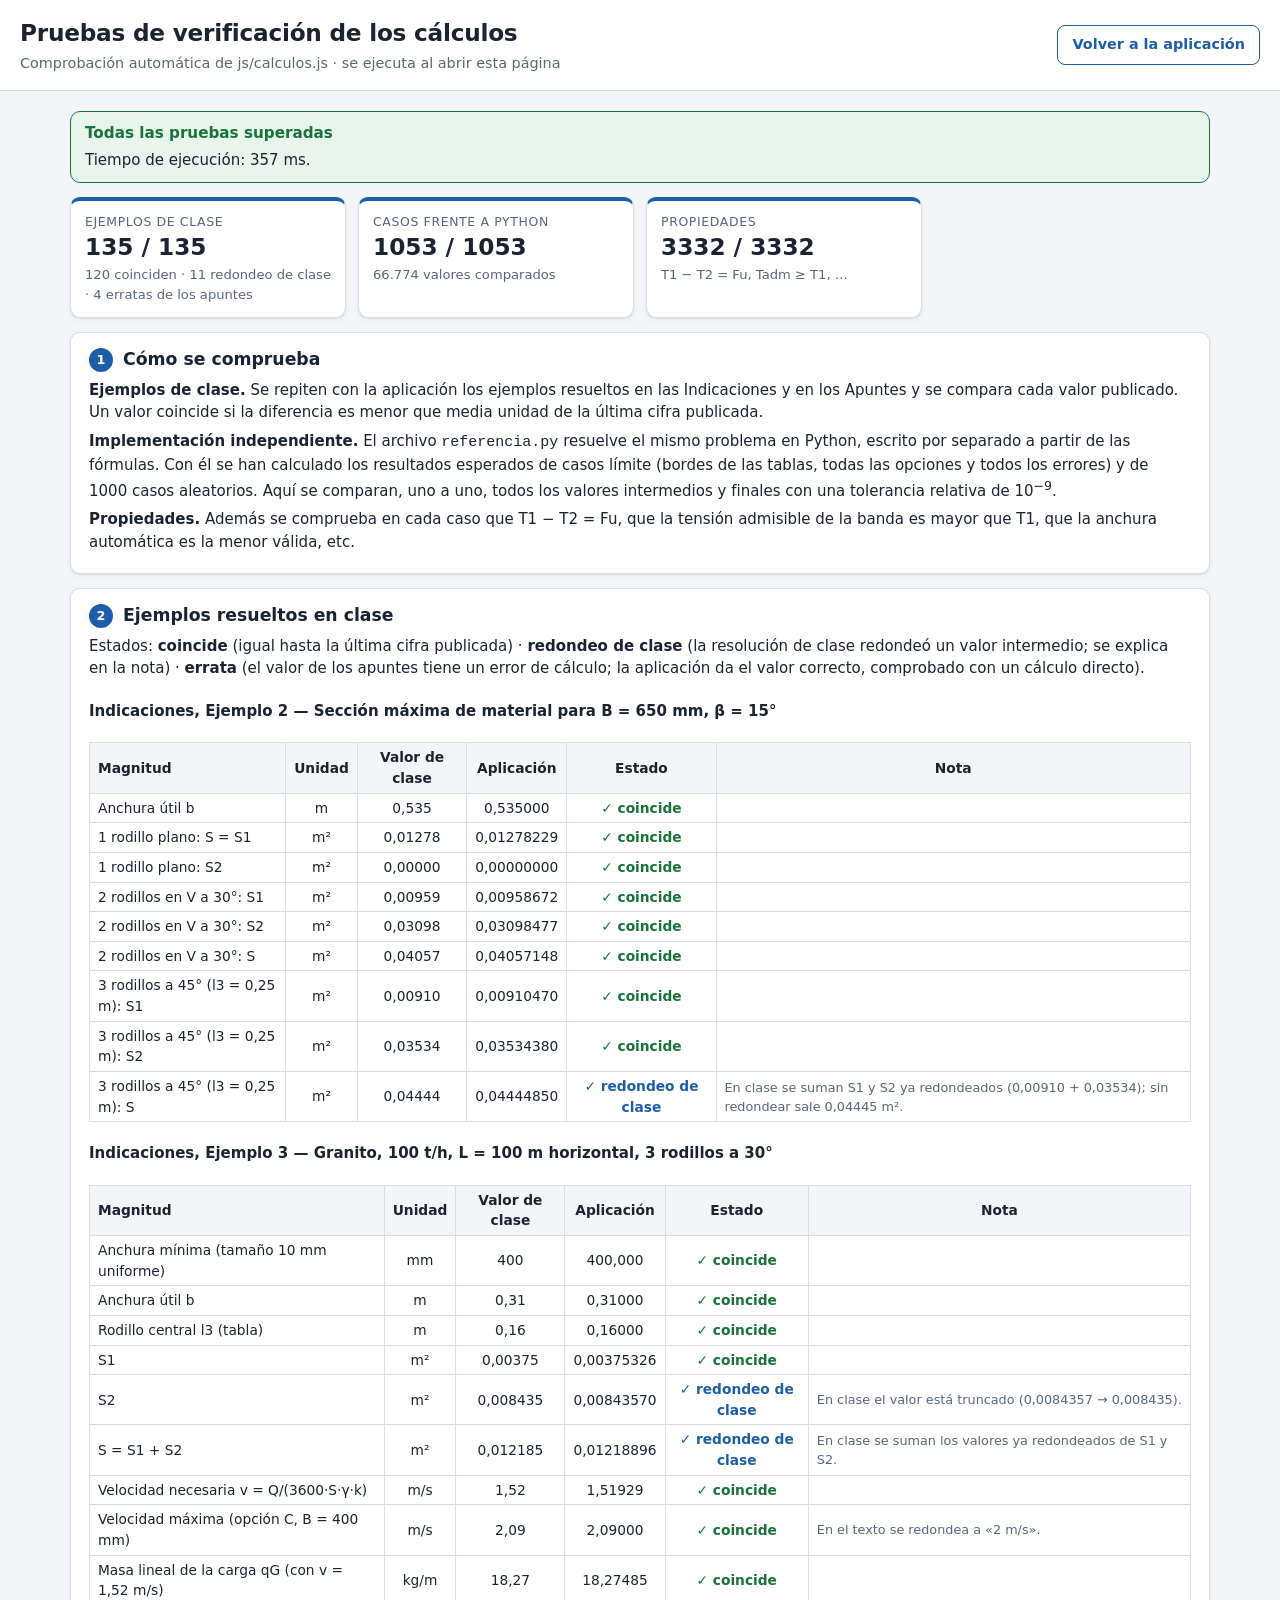
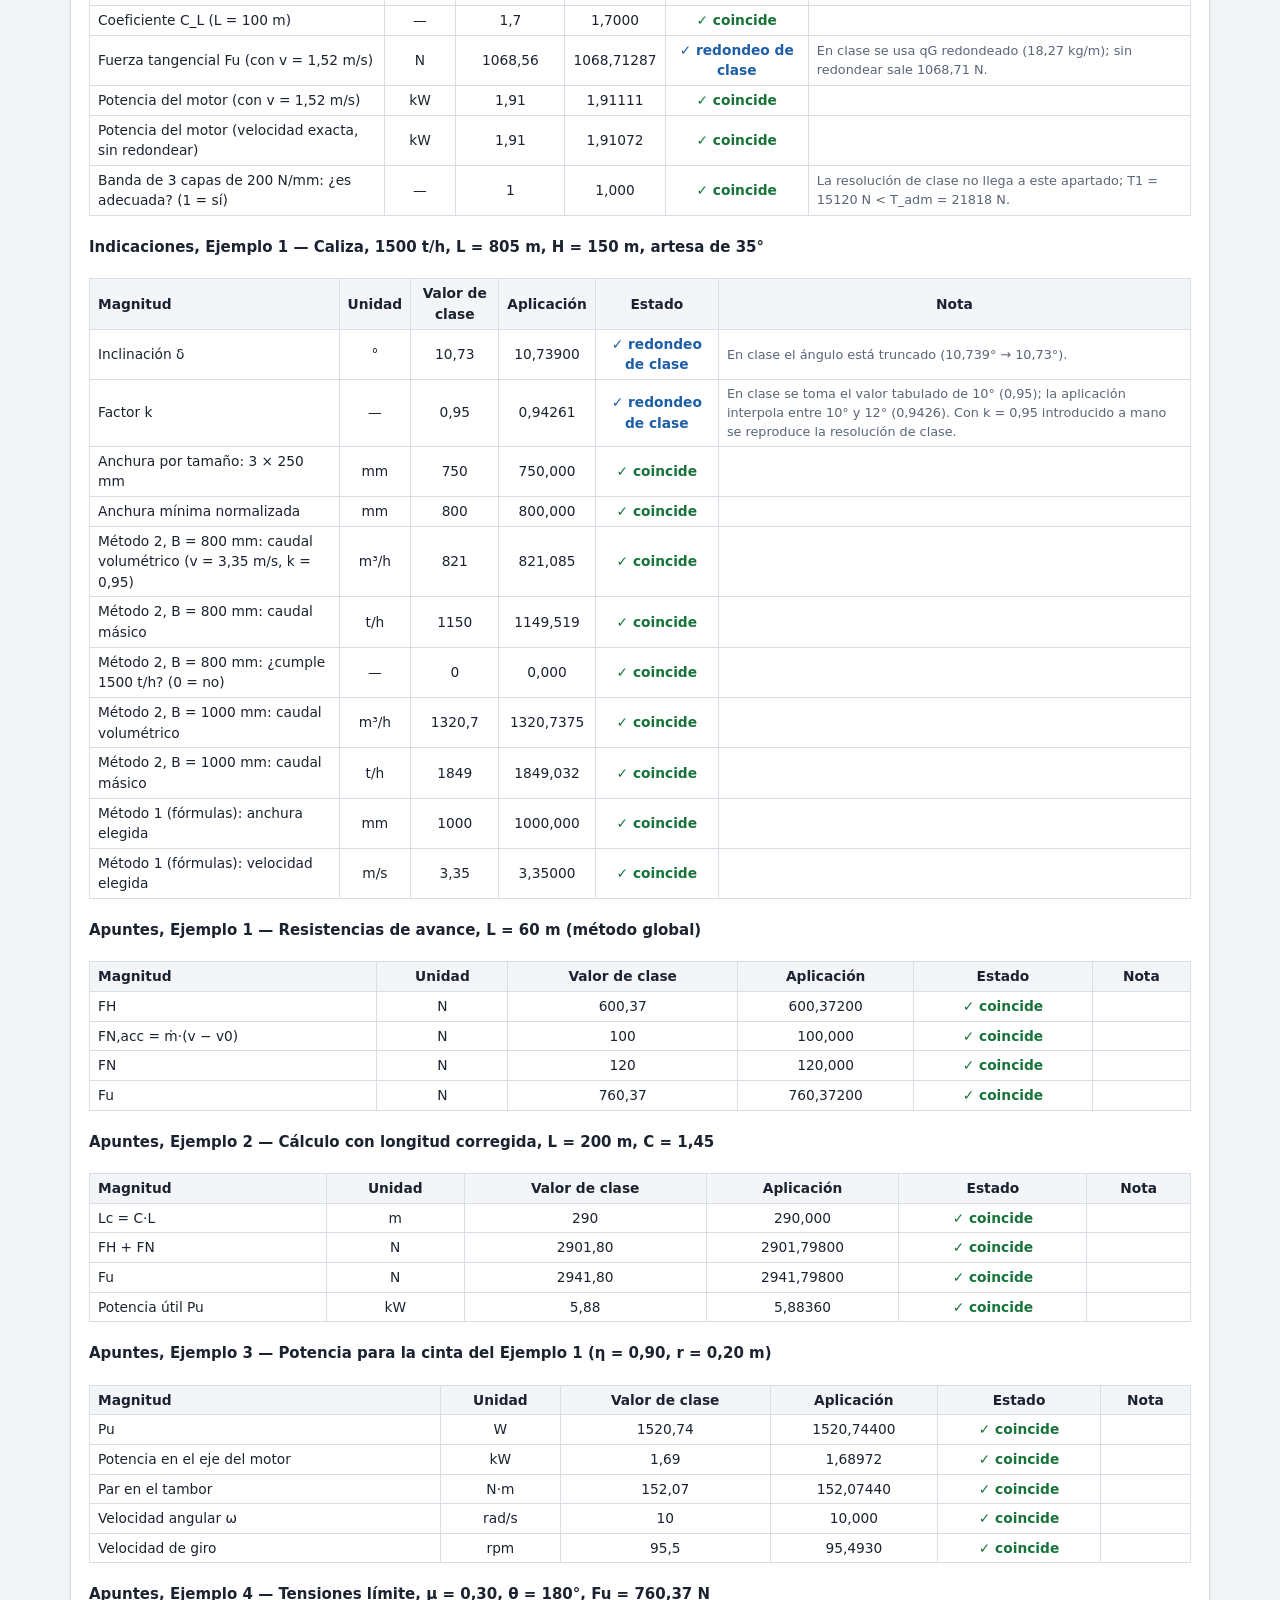
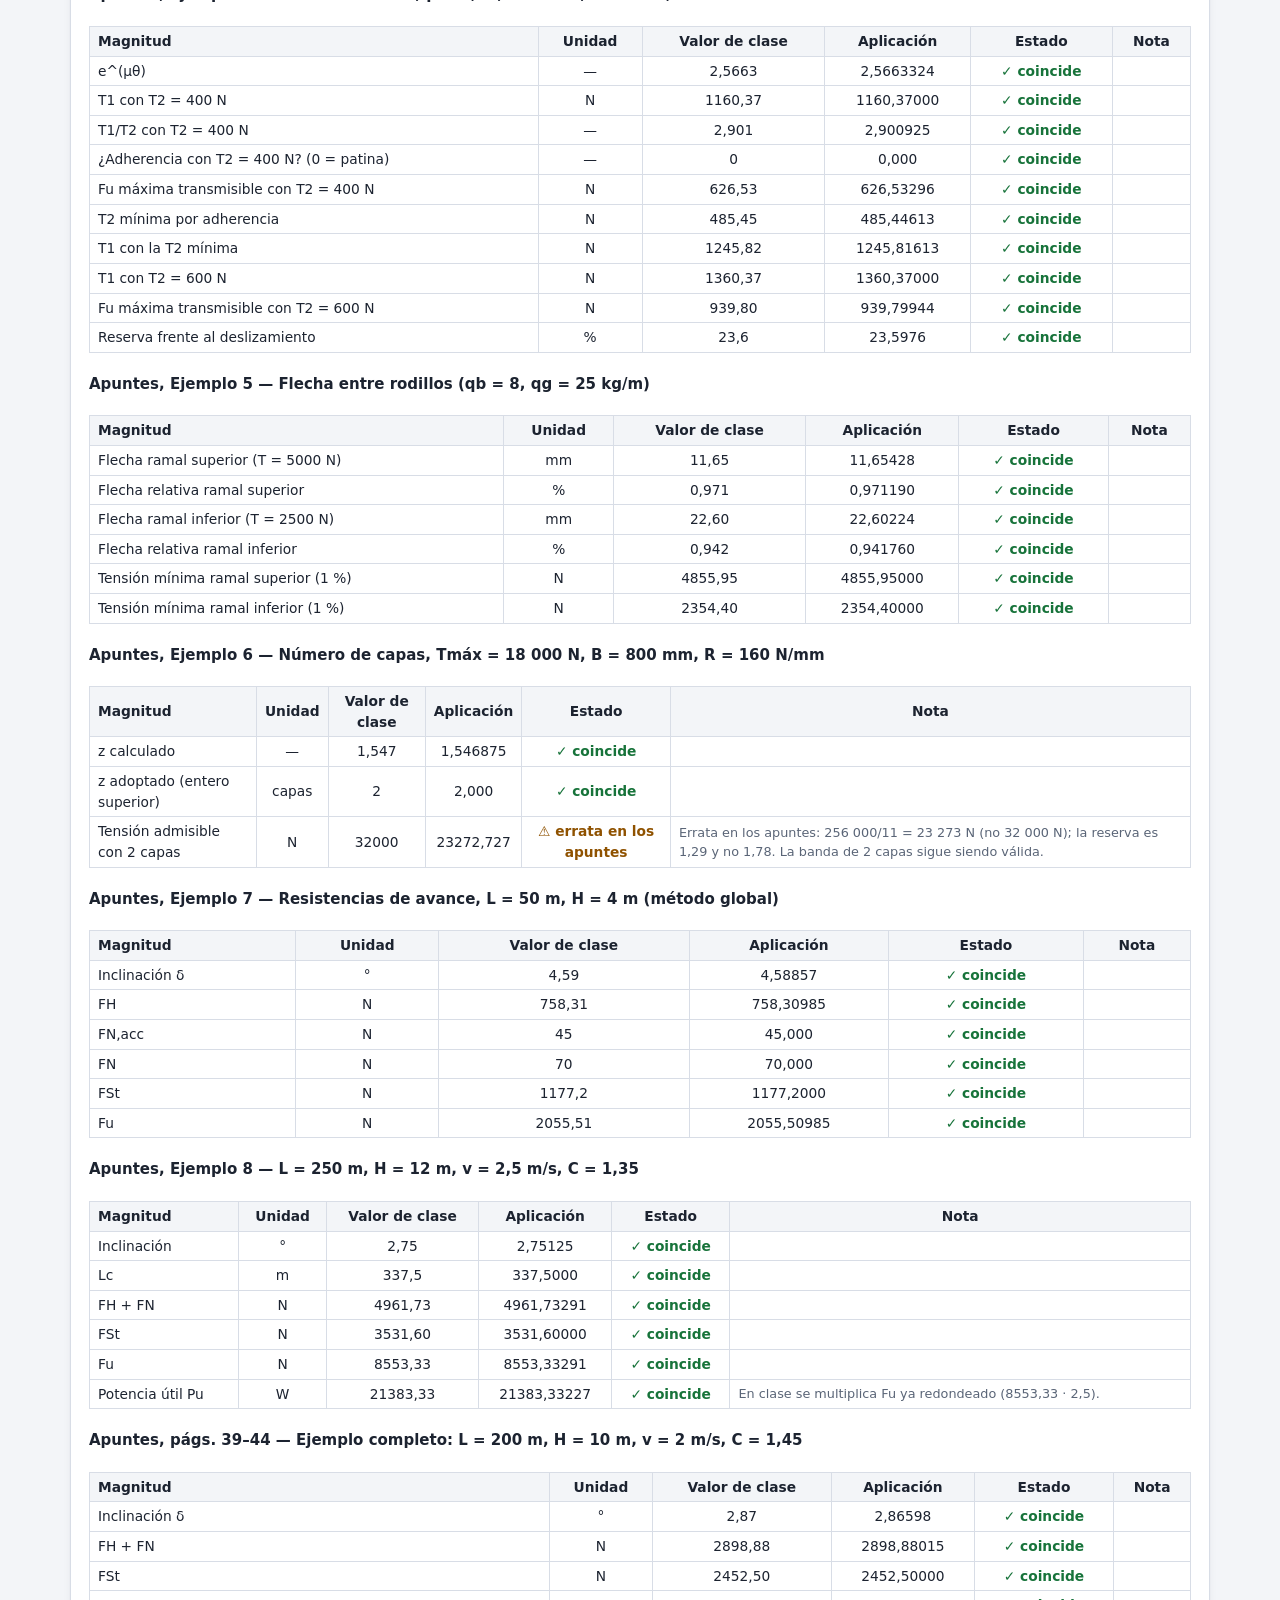
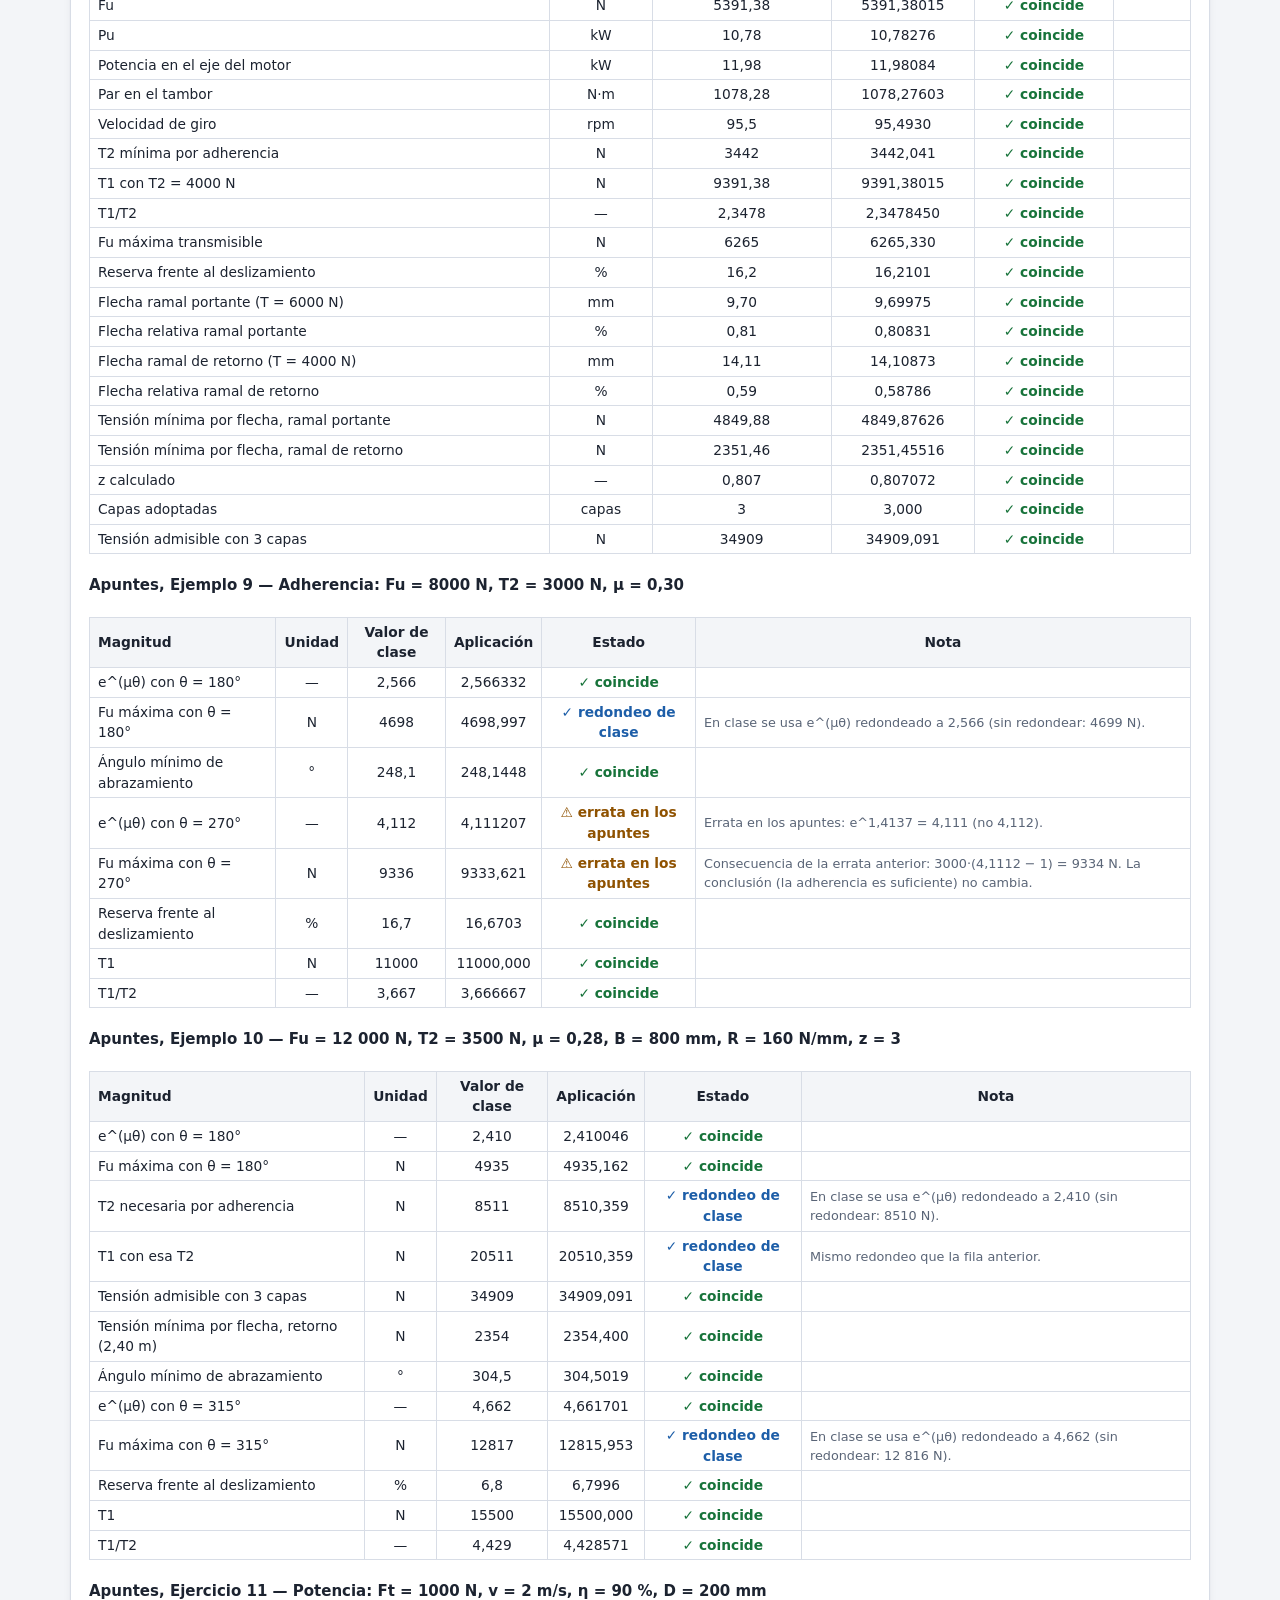
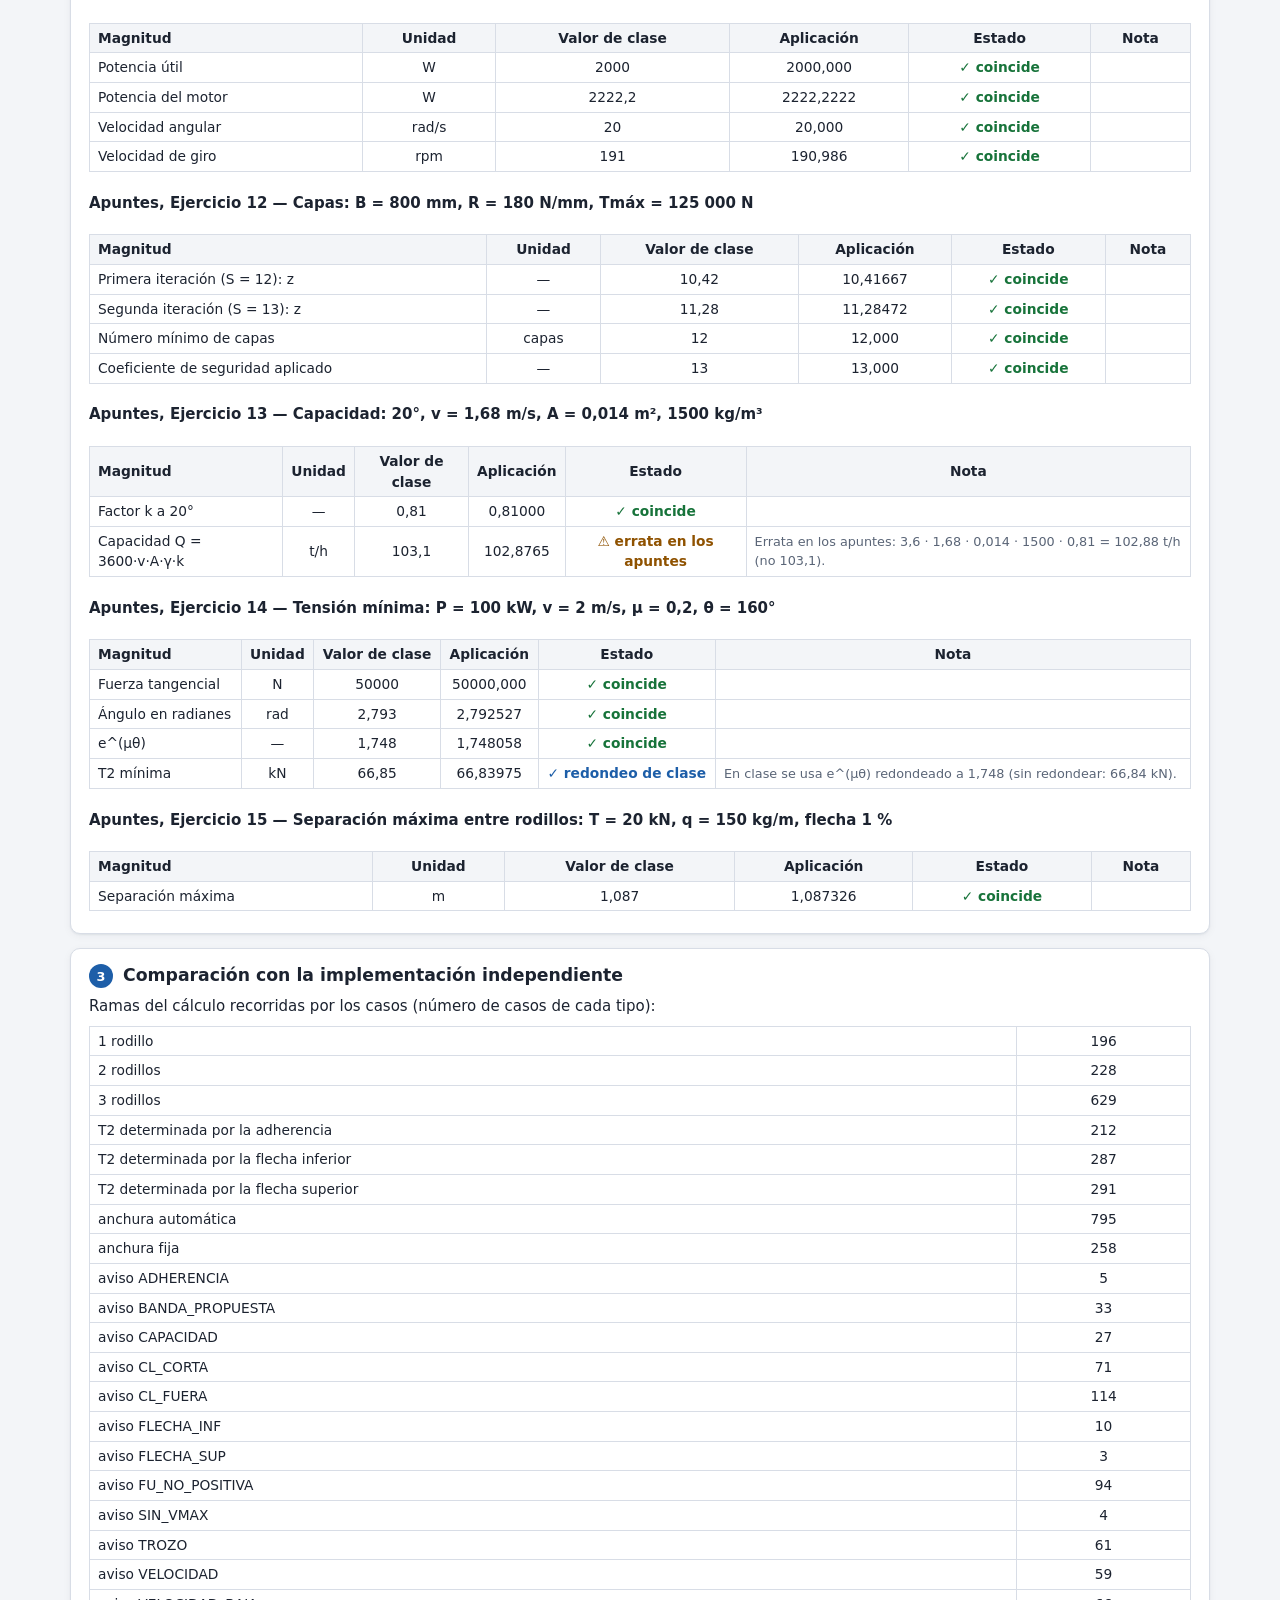
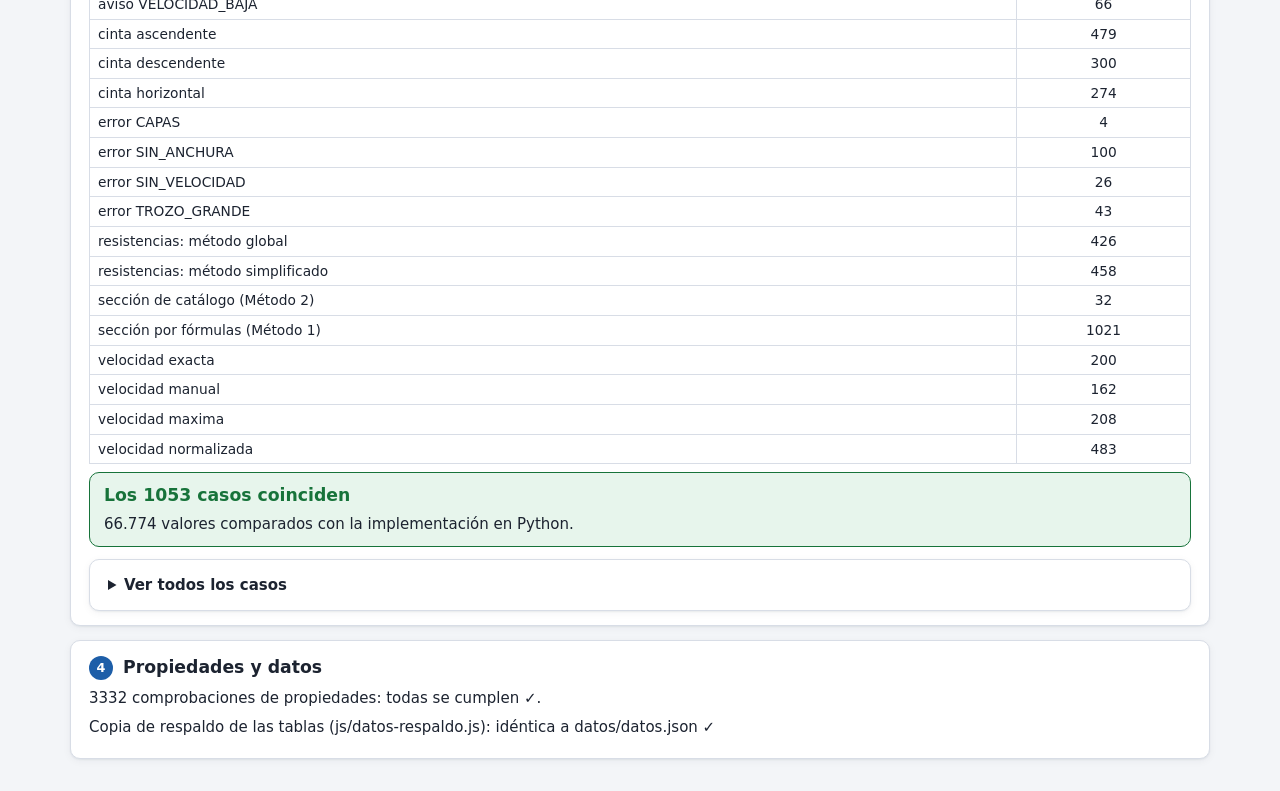
==== pruebas/pruebas.html @ aadbf470 "Aplicación web para el dimensionado de cintas transportadoras Calcula anchura, velocidad, capacidad," ====
<!DOCTYPE html>
<html lang="es">
<head>
  <meta charset="utf-8">
  <meta name="viewport" content="width=device-width, initial-scale=1">
  <title>Pruebas de verificación</title>
  <meta name="description" content="Comprobación automática de los cálculos de la aplicación de cintas transportadoras.">
  <link rel="stylesheet" href="../css/estilos.css">
  <style>
    .principal { max-width: 1180px; margin: 0 auto; padding: 20px; }
    .cifras { display: grid; grid-template-columns: repeat(auto-fill, minmax(230px, 1fr)); gap: 12px; margin: 14px 0; }
    td.estado-ok { color: var(--ok); font-weight: 700; }
    td.estado-redondeo { color: var(--acento); font-weight: 700; }
    td.estado-errata { color: var(--aviso); font-weight: 700; }
    td.estado-fallo { color: var(--error); font-weight: 700; }
    td.nota-fila { text-align: left; color: var(--suave); font-size: 0.8rem; }
    .paso table td:first-child, .paso table th:first-child { text-align: left; }
  </style>
</head>
<body>
  <header class="cabecera">
    <div class="contenedor cabecera-interior">
      <div>
        <h1>Pruebas de verificación de los cálculos</h1>
        <p class="subtitulo">Comprobación automática de js/calculos.js · se ejecuta al abrir esta página</p>
      </div>
      <div class="acciones-cabecera"><a class="boton boton-secundario" href="../index.html">Volver a la aplicación</a></div>
    </div>
  </header>
  <main class="principal">
    <div id="estadoGeneral" class="mensaje mensaje-aviso"><h3>Ejecutando pruebas…</h3></div>
    <div id="cifras" class="cifras"></div>

    <section class="paso">
      <h3><span class="paso-num">1</span><span>Cómo se comprueba</span></h3>
      <p><strong>Ejemplos de clase.</strong> Se repiten con la aplicación los ejemplos resueltos en las Indicaciones y en los Apuntes y se compara cada valor publicado. Un valor coincide si la diferencia es menor que media unidad de la última cifra publicada.</p>
      <p><strong>Implementación independiente.</strong> El archivo <code>referencia.py</code> resuelve el mismo problema en Python, escrito por separado a partir de las fórmulas. Con él se han calculado los resultados esperados de casos límite (bordes de las tablas, todas las opciones y todos los errores) y de 1000 casos aleatorios. Aquí se comparan, uno a uno, todos los valores intermedios y finales con una tolerancia relativa de 10<sup>−9</sup>.</p>
      <p><strong>Propiedades.</strong> Además se comprueba en cada caso que T1 − T2 = Fu, que la tensión admisible de la banda es mayor que T1, que la anchura automática es la menor válida, etc.</p>
    </section>

    <section class="paso">
      <h3><span class="paso-num">2</span><span>Ejemplos resueltos en clase</span></h3>
      <div id="clase"></div>
    </section>

    <section class="paso">
      <h3><span class="paso-num">3</span><span>Comparación con la implementación independiente</span></h3>
      <div id="cobertura"></div>
      <div id="fallosCasos"></div>
      <details class="tablas"><summary>Ver todos los casos</summary><div id="listaCasos"></div></details>
    </section>

    <section class="paso">
      <h3><span class="paso-num">4</span><span>Propiedades y datos</span></h3>
      <div id="propiedades"></div>
    </section>
  </main>

  <script src="../js/datos-respaldo.js"></script>
  <script src="../js/calculos.js"></script>
  <script src="comparar.js"></script>
  <script src="ejemplos_clase.js"></script>
  <script src="casos.js"></script>
  <script>
  (function () {
    'use strict';
    function $(id) { return document.getElementById(id); }
    function num(x, dec) {
      if (typeof x !== 'number' || !isFinite(x)) return x === null || x === undefined ? '—' : String(x);
      return x.toFixed(dec).replace('.', ',');
    }
    function esc(t) { return String(t).replace(/[&<>"]/g, function (c) { return { '&': '&amp;', '<': '&lt;', '>': '&gt;', '"': '&quot;' }[c]; }); }
    function tarjeta(titulo, valor, detalle, bien) {
      return '<div class="tarjeta-resumen' + (bien ? '' : ' mal') + '"><div class="etiqueta">' + titulo + '</div><div class="valor">' + valor +
        '</div><div class="detalle">' + detalle + '</div></div>';
    }

    function cargar() {
      if (location.protocol === 'file:') return Promise.resolve({ datos: window.DATOS_RESPALDO, json: null });
      return fetch('../datos/datos.json', { cache: 'no-store' }).then(function (r) { return r.json(); })
        .then(function (d) { return { datos: d, json: d }; })
        .catch(function () { return { datos: window.DATOS_RESPALDO, json: null }; });
    }

    cargar().then(function (carga) {
      var tablas = carga.datos;
      var t0 = performance.now();

      /* Ejemplos de clase */
      var grupos = EjemplosClase.ejecutar(Cinta, tablas);
      var rc = EjemplosClase.resumen(grupos);
      var nombresEstado = { ok: '✓ coincide', redondeo: '✓ redondeo de clase', errata: '⚠ errata en los apuntes', fallo: '✗ FALLO' };
      var h = '<p>Estados: <strong>coincide</strong> (igual hasta la última cifra publicada) · <strong>redondeo de clase</strong> (la resolución de clase redondeó un valor intermedio; se explica en la nota) · <strong>errata</strong> (el valor de los apuntes tiene un error de cálculo; la aplicación da el valor correcto, comprobado con un cálculo directo).</p>';
      grupos.forEach(function (gr) {
        h += '<h4>' + esc(gr.fuente) + ' — ' + esc(gr.titulo) + '</h4><div class="tabla-scroll"><table><thead><tr><th>Magnitud</th><th>Unidad</th><th>Valor de clase</th><th>Aplicación</th><th>Estado</th><th>Nota</th></tr></thead><tbody>';
        gr.filas.forEach(function (f) {
          h += '<tr><td class="izq">' + esc(f.magnitud) + '</td><td>' + esc(f.unidad) + '</td><td>' + num(f.clase, f.decimales) + '</td><td>' +
            num(f.app, Math.min(f.decimales + 3, 8)) + '</td><td class="estado-' + f.estado + '">' + nombresEstado[f.estado] + '</td><td class="nota-fila">' + esc(f.nota || '') + '</td></tr>';
        });
        h += '</tbody></table></div>';
      });
      $('clase').innerHTML = h;

      /* Casos con resultado esperado de referencia.py */
      var correctos = 0, valores = 0, fallos = [], filas = [], resultados = [];
      var cob = {};
      function contar(c) { cob[c] = (cob[c] || 0) + 1; }
      CASOS_PRUEBA.forEach(function (caso) {
        var r = Comparar.compararCaso(caso, Cinta, tablas);
        valores += r.valoresComparados;
        resultados.push(r.resultado);
        if (r.ok) correctos++; else fallos.push({ caso: caso, r: r });
        var d = r.resultado.datos, e = caso.entradas;
        contar(e.nRodillos + (e.nRodillos === 1 ? ' rodillo' : ' rodillos'));
        contar('velocidad ' + e.modoVelocidad);
        contar(e.anchura === 'auto' ? 'anchura automática' : 'anchura fija');
        contar(e.metodoSeccion === 'catalogo' ? 'sección de catálogo (Método 2)' : 'sección por fórmulas (Método 1)');
        contar(e.H === 0 ? 'cinta horizontal' : (e.H > 0 ? 'cinta ascendente' : 'cinta descendente'));
        if (d.metodoResist) contar('resistencias: método ' + d.metodoResist);
        if (d.gobierna) contar('T2 determinada por ' + { adherencia: 'la adherencia', flechaSup: 'la flecha superior', flechaInf: 'la flecha inferior' }[d.gobierna]);
        caso.esperado.errores.forEach(function (x) { contar('error ' + x); });
        caso.esperado.avisos.forEach(function (x) { contar('aviso ' + x); });
        filas.push('<tr><td>' + caso.id + '</td><td class="izq">' + esc(caso.nombre) + '</td><td>' + (d.B || '—') + '</td><td>' + num(d.v, 3) + '</td><td>' +
          num(d.Qreal, 1) + '</td><td>' + (d.Pm !== undefined ? num(d.Pm / 1000, 2) : '—') + '</td><td>' + num(d.T1, 0) + '</td><td>' + (d.z || '—') + '</td><td>' +
          (caso.esperado.errores.join(', ') || '') + '</td><td class="' + (r.ok ? 'estado-ok' : 'estado-fallo') + '">' + (r.ok ? '✓' : '✗') + '</td></tr>');
      });
      var claves = Object.keys(cob).sort();
      $('cobertura').innerHTML = '<p>Ramas del cálculo recorridas por los casos (número de casos de cada tipo):</p><div class="tabla-scroll"><table><tbody>' +
        claves.map(function (c) { return '<tr><td class="izq">' + esc(c) + '</td><td>' + cob[c] + '</td></tr>'; }).join('') + '</tbody></table></div>';
      $('fallosCasos').innerHTML = fallos.length
        ? '<div class="mensaje mensaje-error"><h3>' + fallos.length + ' casos no coinciden</h3><ul>' + fallos.slice(0, 20).map(function (f) {
            return '<li>' + f.caso.id + ': ' + f.r.diferencias.slice(0, 4).map(function (x) { return esc(x.campo + ' app=' + x.app + ' esperado=' + x.esperado); }).join('; ') + '</li>';
          }).join('') + '</ul></div>'
        : '<div class="mensaje mensaje-ok"><h3>Los ' + CASOS_PRUEBA.length + ' casos coinciden</h3>' + valores.toLocaleString('es-ES') + ' valores comparados con la implementación en Python.</div>';
      $('listaCasos').innerHTML = '<div class="tabla-scroll"><table><thead><tr><th>Id</th><th>Caso</th><th>B (mm)</th><th>v (m/s)</th><th>Q (t/h)</th><th>P motor (kW)</th><th>T1 (N)</th><th>Capas</th><th>Error esperado</th><th>OK</th></tr></thead><tbody>' +
        filas.join('') + '</tbody></table></div>';

      /* Propiedades */
      var nProp = 0, malProp = [];
      function prop(c, t, id) { nProp++; if (!c) malProp.push(id + ': ' + t); }
      function cerca(a, b) { return Math.abs(a - b) <= 1e-9 * Math.max(1, Math.abs(a), Math.abs(b)); }
      resultados.forEach(function (r, i) {
        var d = r.datos, e = r.entradas, id = CASOS_PRUEBA[i].id;
        if (!r.ok) return;
        prop(cerca(d.Qreal, 3600 * d.v * d.S * e.densidad * d.k), 'Q = 3600·v·S·γ·k', id);
        prop(cerca(d.Fu, d.FHN + e.FS1 + e.FS2 + d.FSt), 'Fu = suma de resistencias', id);
        if (d.Fu > 0) {
          prop(cerca(d.T1 - d.T2, d.Fu), 'T1 − T2 = Fu', id);
          prop(d.Tadm >= d.T1 * (1 - 1e-9), 'Tadm ≥ T1', id);
        }
      });
      var respaldoOK = carga.json === null ? null : JSON.stringify(carga.json) === JSON.stringify(window.DATOS_RESPALDO);
      $('propiedades').innerHTML = '<p>' + nProp + ' comprobaciones de propiedades: ' + (malProp.length ? '<strong class="estado-fallo">' + malProp.length + ' fallan</strong>' : 'todas se cumplen ✓') + '.</p>' +
        '<p>Copia de respaldo de las tablas (js/datos-respaldo.js): ' + (respaldoOK === null ? 'no se puede comparar con datos/datos.json porque la página está abierta desde el disco; la comparación se hace con <code>node pruebas/ejecutar_pruebas.js</code>.' : (respaldoOK ? 'idéntica a datos/datos.json ✓' : '<strong>distinta de datos/datos.json ✗</strong>')) + '</p>';

      /* Resumen */
      var todoBien = fallos.length === 0 && rc.fallo === 0 && malProp.length === 0 && respaldoOK !== false;
      $('estadoGeneral').className = 'mensaje ' + (todoBien ? 'mensaje-ok' : 'mensaje-error');
      $('estadoGeneral').innerHTML = '<h3>' + (todoBien ? 'Todas las pruebas superadas' : 'Hay pruebas que fallan') + '</h3>Tiempo de ejecución: ' +
        Math.round(performance.now() - t0) + ' ms.';
      $('cifras').innerHTML =
        tarjeta('Ejemplos de clase', rc.total - rc.fallo + ' / ' + rc.total, rc.ok + ' coinciden · ' + rc.redondeo + ' redondeo de clase · ' + rc.errata + ' erratas de los apuntes', rc.fallo === 0) +
        tarjeta('Casos frente a Python', correctos + ' / ' + CASOS_PRUEBA.length, valores.toLocaleString('es-ES') + ' valores comparados', fallos.length === 0) +
        tarjeta('Propiedades', nProp - malProp.length + ' / ' + nProp, 'T1 − T2 = Fu, Tadm ≥ T1, …', malProp.length === 0);
    });
  }());
  </script>
</body>
</html>
---- css/estilos.css ----
/* estilos.css — Aspecto de la aplicación de dimensionado de cintas transportadoras. */

:root {
  --fondo: #f3f5f8;
  --tarjeta: #ffffff;
  --texto: #1c2330;
  --suave: #5a6577;
  --borde: #d8dde6;
  --borde-fuerte: #b9c1ce;
  --acento: #1d5ea8;
  --acento-suave: #e6eff9;
  --resalte: #fff1b8;
  --ok: #17733a;
  --ok-fondo: #e7f5ec;
  --aviso: #8f5200;
  --aviso-fondo: #fff4e0;
  --error: #b42318;
  --error-fondo: #fdecea;
  --material: #c9a46a;
  --material-claro: #e2c99b;
  --banda: #2b3240;
  --rodillo: #9aa4b2;
  --sombra: 0 1px 2px rgba(20, 30, 50, 0.06), 0 2px 8px rgba(20, 30, 50, 0.05);
  --radio: 10px;
  --fuente: "Segoe UI", system-ui, -apple-system, Roboto, "Helvetica Neue", Arial, sans-serif;
  --fuente-formula: "Cambria Math", Cambria, "Times New Roman", serif;
  color-scheme: light;
}

@media (prefers-color-scheme: dark) {
  :root {
    --fondo: #12161d;
    --tarjeta: #1b212b;
    --texto: #e6e9ef;
    --suave: #a3adbd;
    --borde: #2e3746;
    --borde-fuerte: #435064;
    --acento: #7fb2ec;
    --acento-suave: #1d2c40;
    --resalte: #4a3f12;
    --ok: #6fd394;
    --ok-fondo: #15301f;
    --aviso: #f3b35c;
    --aviso-fondo: #3a2a12;
    --error: #ff8a80;
    --error-fondo: #3d1714;
    --material: #b08c52;
    --material-claro: #8a6d3e;
    --banda: #cfd6e2;
    --rodillo: #6b7686;
    --sombra: none;
    color-scheme: dark;
  }
}

* { box-sizing: border-box; }

html { -webkit-text-size-adjust: 100%; }

body {
  margin: 0;
  background: var(--fondo);
  color: var(--texto);
  font-family: var(--fuente);
  font-size: 15px;
  line-height: 1.5;
}

var { font-family: var(--fuente-formula); font-style: italic; }

.contenedor { max-width: 1480px; margin: 0 auto; padding: 0 20px; }

/* ------------------------------------------------------------ cabecera */
.cabecera { background: var(--tarjeta); border-bottom: 1px solid var(--borde); }
.cabecera-interior { display: flex; gap: 16px; align-items: center; justify-content: space-between; padding-top: 16px; padding-bottom: 16px; flex-wrap: wrap; }
.cabecera h1 { margin: 0; font-size: 1.45rem; letter-spacing: -0.01em; }
.subtitulo { margin: 2px 0 0; color: var(--suave); font-size: 0.9rem; }
.acciones-cabecera { display: flex; gap: 8px; flex-wrap: wrap; }

.boton {
  display: inline-flex; align-items: center; justify-content: center;
  padding: 8px 14px; border-radius: 8px; border: 1px solid var(--acento);
  background: var(--acento); color: #fff; font: inherit; font-weight: 600; font-size: 0.9rem;
  cursor: pointer; text-decoration: none; white-space: nowrap;
}
.boton:hover { filter: brightness(1.08); }
.boton-secundario { background: transparent; color: var(--acento); }
.boton:focus-visible, select:focus-visible, input:focus-visible, summary:focus-visible { outline: 3px solid var(--acento); outline-offset: 2px; }
@media (prefers-color-scheme: dark) { .boton { color: #0d1117; } .boton-secundario { color: var(--acento); } }

/* -------------------------------------------------------- disposición */
.disposicion { display: grid; grid-template-columns: minmax(330px, 410px) minmax(0, 1fr); gap: 24px; padding-top: 20px; padding-bottom: 32px; align-items: start; }
.titulo-panel { font-size: 0.8rem; text-transform: uppercase; letter-spacing: 0.08em; color: var(--suave); margin: 0 0 10px; }
.panel-datos { position: sticky; top: 12px; max-height: calc(100vh - 24px); overflow-y: auto; padding-right: 6px; scrollbar-gutter: stable; }
.panel-resultados { min-width: 0; }

@media (max-width: 980px) {
  .disposicion { grid-template-columns: minmax(0, 1fr); }
  .panel-datos { position: static; max-height: none; overflow: visible; padding-right: 0; }
}
@media (max-width: 520px) {
  .contenedor { padding: 0 12px; }
  .cabecera h1 { font-size: 1.2rem; }
}

/* --------------------------------------------------------- formulario */
.caja-ejemplo, fieldset {
  background: var(--tarjeta); border: 1px solid var(--borde); border-radius: var(--radio);
  box-shadow: var(--sombra); margin: 0 0 14px; padding: 12px 14px 4px;
}
.caja-ejemplo { padding-bottom: 10px; }
.caja-ejemplo label { font-weight: 600; font-size: 0.9rem; }
.fila-ejemplo { display: flex; gap: 8px; margin-top: 6px; }
.fila-ejemplo select { flex: 1; min-width: 0; }
.caja-ejemplo .ayuda { margin: 8px 0 0; }

legend { font-weight: 700; padding: 0 6px; margin-left: -6px; display: flex; align-items: center; gap: 8px; }
legend .num, .paso-num {
  display: inline-flex; align-items: center; justify-content: center; width: 24px; height: 24px;
  border-radius: 50%; background: var(--acento); color: #fff; font-size: 0.8rem; font-weight: 700; flex: none;
}
@media (prefers-color-scheme: dark) { legend .num, .paso-num { color: #0d1117; } }

.campo { margin: 0 0 12px; }
.campo[hidden] { display: none; }
.campo label { display: block; font-size: 0.88rem; font-weight: 600; margin-bottom: 4px; }
.opcional { font-weight: 400; color: var(--suave); font-size: 0.78rem; border: 1px solid var(--borde); border-radius: 999px; padding: 0 6px; margin-left: 4px; }
.entrada { display: flex; align-items: stretch; border: 1px solid var(--borde-fuerte); border-radius: 8px; background: var(--tarjeta); overflow: hidden; }
.entrada:focus-within { border-color: var(--acento); box-shadow: 0 0 0 3px var(--acento-suave); }
.entrada input { flex: 1; min-width: 0; border: 0; background: transparent; color: var(--texto); font: inherit; padding: 7px 10px; outline: none; }
.entrada input::placeholder { color: var(--suave); opacity: 0.8; }
.unidad { display: flex; align-items: center; padding: 0 10px; color: var(--suave); background: var(--fondo); border-left: 1px solid var(--borde); font-size: 0.85rem; white-space: nowrap; }
select { width: 100%; font: inherit; padding: 7px 8px; border: 1px solid var(--borde-fuerte); border-radius: 8px; background: var(--tarjeta); color: var(--texto); }
.ayuda { margin: 4px 0 0; color: var(--suave); font-size: 0.8rem; line-height: 1.4; }
.campo.invalido .entrada, .campo.invalido select { border-color: var(--error); box-shadow: 0 0 0 3px var(--error-fondo); }
.error-campo { margin: 4px 0 0; color: var(--error); font-size: 0.8rem; font-weight: 600; }

/* ------------------------------------------------------------ mensajes */
.mensaje { border-radius: var(--radio); padding: 10px 14px; margin: 0 0 12px; border: 1px solid; }
.mensaje h3 { margin: 0 0 4px; font-size: 0.95rem; }
.mensaje ul { margin: 4px 0 0; padding-left: 20px; }
.mensaje-error { background: var(--error-fondo); border-color: var(--error); color: var(--texto); }
.mensaje-error h3 { color: var(--error); }
.mensaje-aviso { background: var(--aviso-fondo); border-color: var(--aviso); }
.mensaje-aviso h3 { color: var(--aviso); }
.mensaje-ok { background: var(--ok-fondo); border-color: var(--ok); }
.mensaje-ok h3 { color: var(--ok); }

/* ------------------------------------------------------------- resumen */
.resumen { display: grid; grid-template-columns: repeat(auto-fill, minmax(190px, 1fr)); gap: 12px; margin-bottom: 14px; }
.tarjeta-resumen { background: var(--tarjeta); border: 1px solid var(--borde); border-radius: var(--radio); padding: 12px 14px; box-shadow: var(--sombra); border-top: 4px solid var(--acento); }
.tarjeta-resumen.mal { border-top-color: var(--aviso); }
.tarjeta-resumen .etiqueta { font-size: 0.78rem; color: var(--suave); text-transform: uppercase; letter-spacing: 0.05em; }
.tarjeta-resumen .valor { font-size: 1.45rem; font-weight: 700; line-height: 1.2; margin-top: 2px; font-variant-numeric: tabular-nums; }
.tarjeta-resumen .detalle { font-size: 0.82rem; color: var(--suave); margin-top: 4px; }

.indice { display: flex; flex-wrap: wrap; gap: 6px; margin: 0 0 14px; }
.indice a { font-size: 0.8rem; text-decoration: none; color: var(--acento); border: 1px solid var(--borde); background: var(--tarjeta); border-radius: 999px; padding: 3px 10px; }
.indice a:hover { border-color: var(--acento); }

/* --------------------------------------------------------------- pasos */
.paso { background: var(--tarjeta); border: 1px solid var(--borde); border-radius: var(--radio); box-shadow: var(--sombra); padding: 14px 18px; margin: 0 0 14px; scroll-margin-top: 12px; }
.paso h3 { margin: 0 0 4px; font-size: 1.08rem; display: flex; align-items: center; gap: 10px; }
.fuente { font-size: 0.78rem; color: var(--suave); margin: 0 0 10px; }
.paso p { margin: 6px 0; }
.calc { display: grid; grid-template-columns: minmax(150px, 230px) minmax(0, 1fr); gap: 4px 16px; padding: 7px 0; border-top: 1px dashed var(--borde); align-items: baseline; }
.calc:first-of-type { border-top: 0; }
.calc-nombre { color: var(--suave); font-size: 0.88rem; }
.calc-expr { font-family: var(--fuente-formula); font-size: 1.04rem; line-height: 1.6; overflow-wrap: anywhere; }
.calc-expr .s { color: var(--suave); }
.calc-expr .r { font-weight: 700; white-space: nowrap; }
.calc-expr .r.final { background: var(--acento-suave); border-radius: 4px; padding: 0 4px; }
@media (max-width: 640px) { .calc { grid-template-columns: minmax(0, 1fr); } }

.marca { font-family: var(--fuente); font-weight: 700; font-size: 0.8rem; border-radius: 999px; padding: 1px 8px; margin-left: 6px; white-space: nowrap; display: inline-block; font-style: normal; }
.marca.ok { color: var(--ok); background: var(--ok-fondo); }
.marca.no { color: var(--error); background: var(--error-fondo); }
.marca.info { color: var(--aviso); background: var(--aviso-fondo); }

.nota { font-size: 0.85rem; color: var(--suave); background: var(--fondo); border-radius: 8px; padding: 8px 10px; margin: 10px 0 0; }

/* -------------------------------------------------------------- tablas */
.tabla-scroll { overflow-x: auto; margin: 8px 0; }
table { border-collapse: collapse; width: 100%; font-size: 0.86rem; font-variant-numeric: tabular-nums; }
th, td { border: 1px solid var(--borde); padding: 4px 8px; text-align: center; }
th { background: var(--fondo); font-weight: 600; }
td.izq, th.izq { text-align: left; }
tr.elegida td { background: var(--acento-suave); font-weight: 700; }
td.resaltada, tr.elegida td.resaltada { background: var(--resalte); font-weight: 700; outline: 2px solid var(--aviso); outline-offset: -2px; }
td.no { color: var(--error); }
td.ok { color: var(--ok); }

.tablas { background: var(--tarjeta); border: 1px solid var(--borde); border-radius: var(--radio); padding: 10px 18px; box-shadow: var(--sombra); }
.tablas summary { cursor: pointer; font-weight: 700; padding: 4px 0; }
.tablas h4 { margin: 18px 0 2px; font-size: 0.95rem; }
.tablas .fuente { margin-bottom: 4px; }

/* ------------------------------------------------------- dibujo sección */
.dibujo { margin: 6px 0 4px; }
.dibujo svg { width: 100%; max-width: 640px; height: auto; display: block; margin: 0 auto; }
.dibujo .banda { stroke: var(--banda); }
.dibujo .rodillo { fill: var(--rodillo); }
.dibujo .s1 { fill: var(--material-claro); }
.dibujo .s2 { fill: var(--material); }
.dibujo .cota { stroke: var(--suave); fill: none; }
.dibujo text { fill: var(--texto); font-family: var(--fuente); font-size: 13px; }
.dibujo text.etiqueta-area { font-weight: 700; }
.leyenda { font-size: 0.8rem; color: var(--suave); text-align: center; margin: 2px 0 0; }

/* ----------------------------------------------------------------- pie */
.pie { border-top: 1px solid var(--borde); color: var(--suave); font-size: 0.82rem; padding: 14px 0 24px; }
.pie p { margin: 4px 0; }

/* --------------------------------------------------------- impresión */
.solo-impresion { display: none; }
@media print {
  :root { --fondo: #fff; --tarjeta: #fff; --texto: #000; --suave: #333; --sombra: none; color-scheme: light; }
  body { font-size: 11pt; background: #fff; }
  .cabecera .acciones-cabecera, .panel-datos, .indice, .pie, .caja-ejemplo { display: none !important; }
  .disposicion { display: block; padding: 0; }
  .solo-impresion { display: block; }
  .paso, .tarjeta-resumen, .tablas { box-shadow: none; break-inside: avoid; }
  .tablas[open] summary, .tablas summary { font-size: 1rem; }
  .resumen { grid-template-columns: repeat(3, 1fr); }
  a { color: inherit; }
}
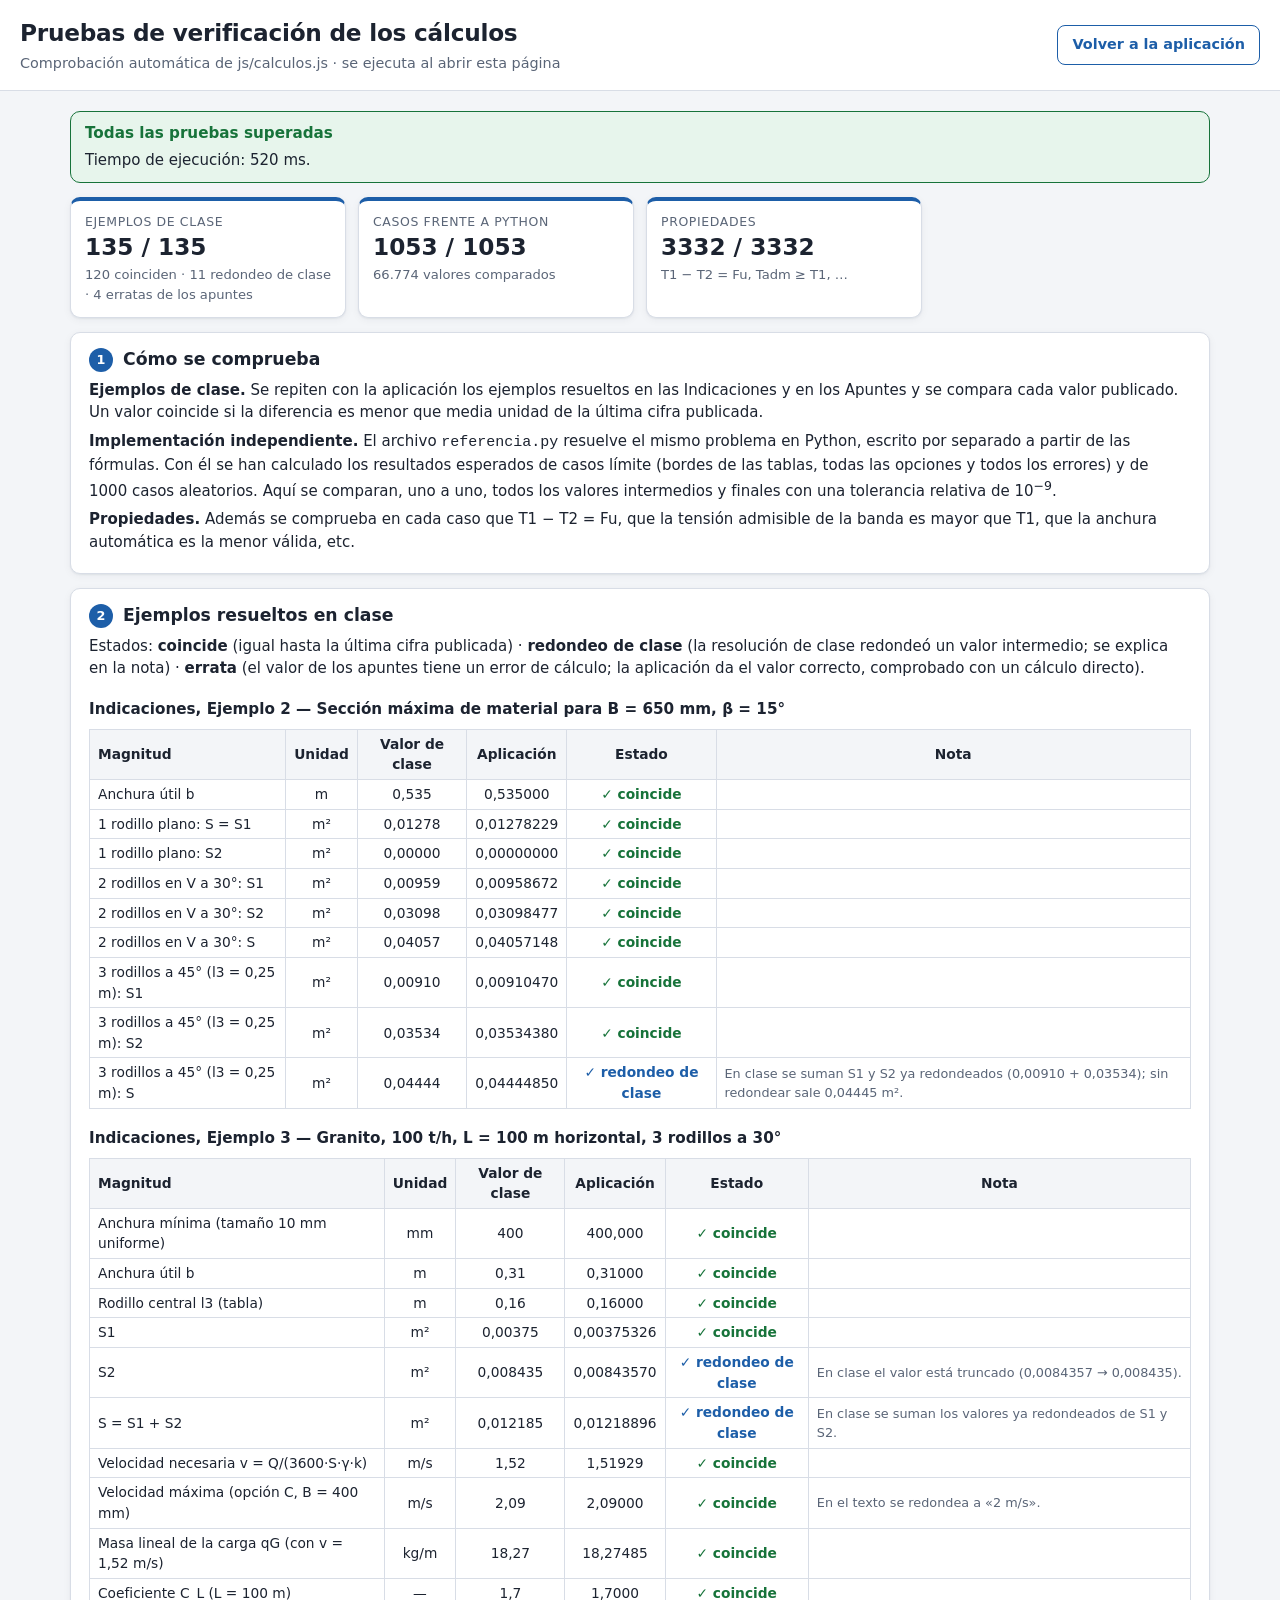
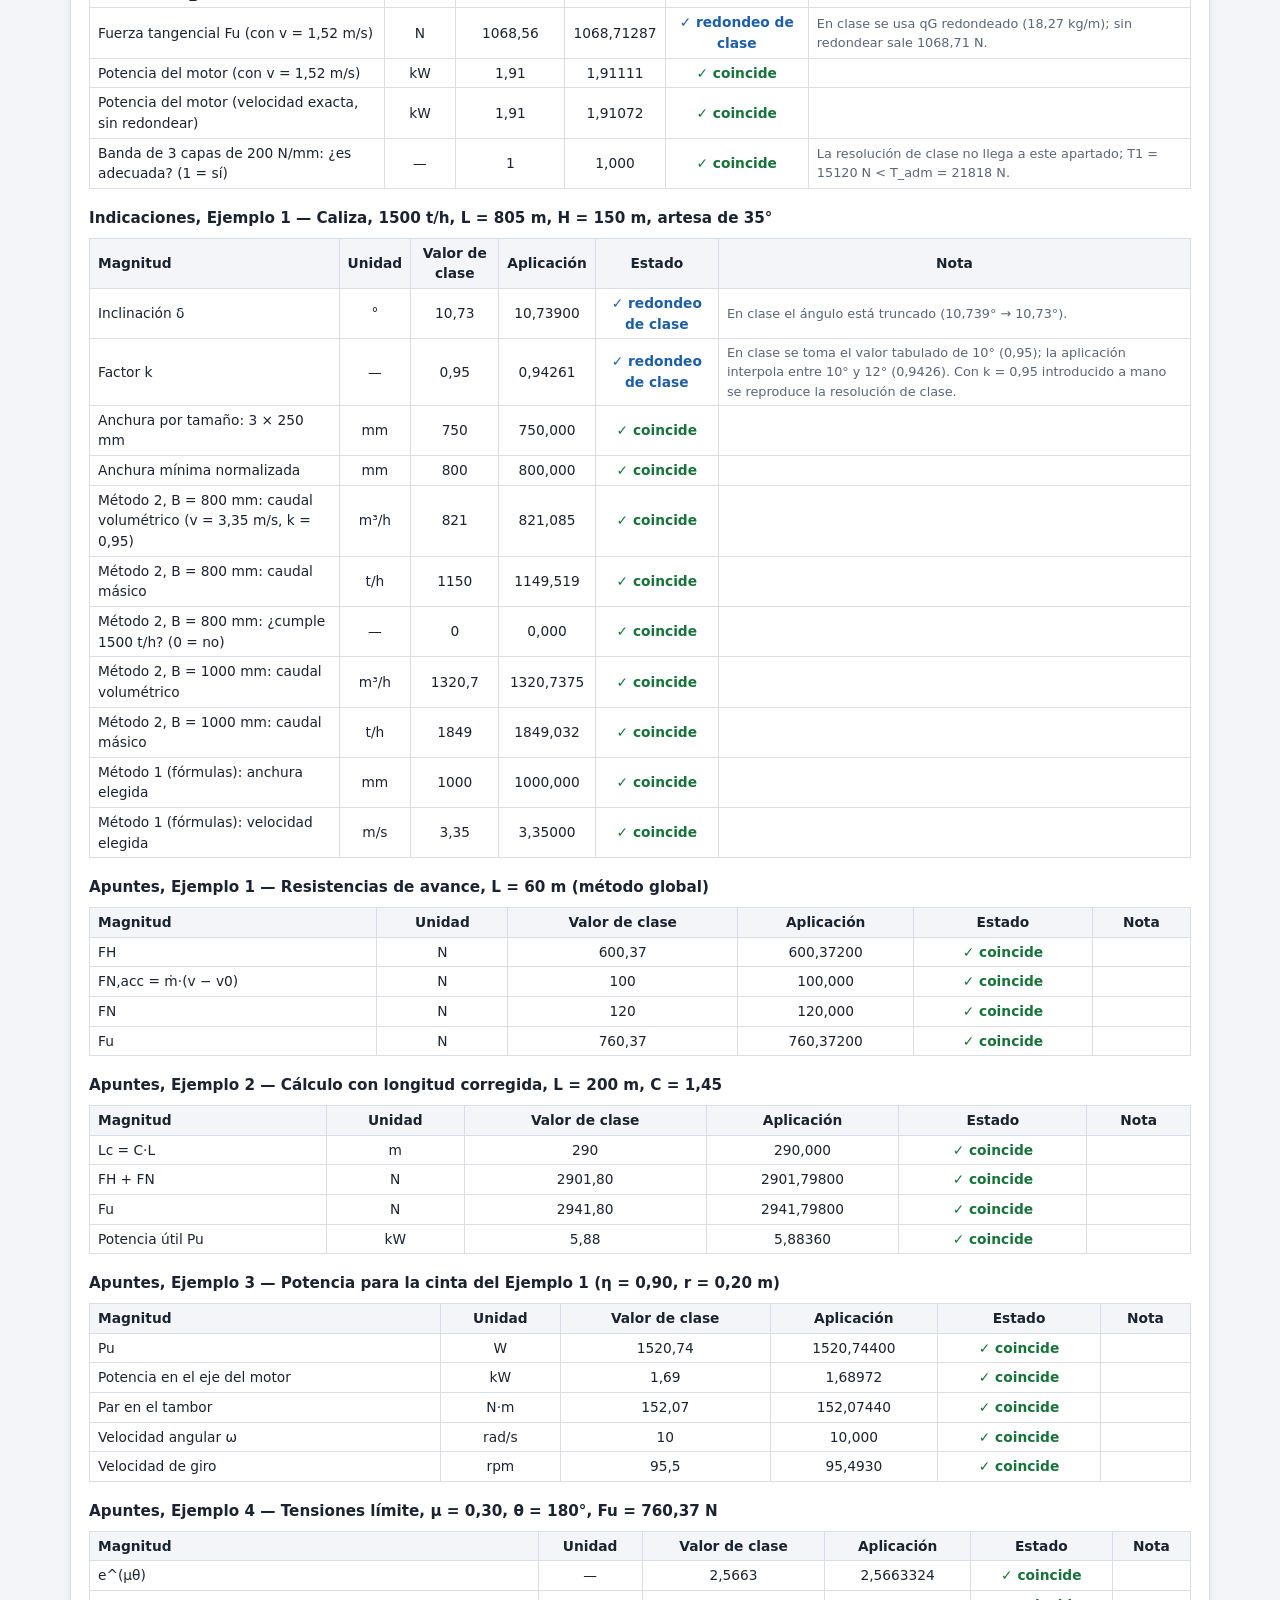
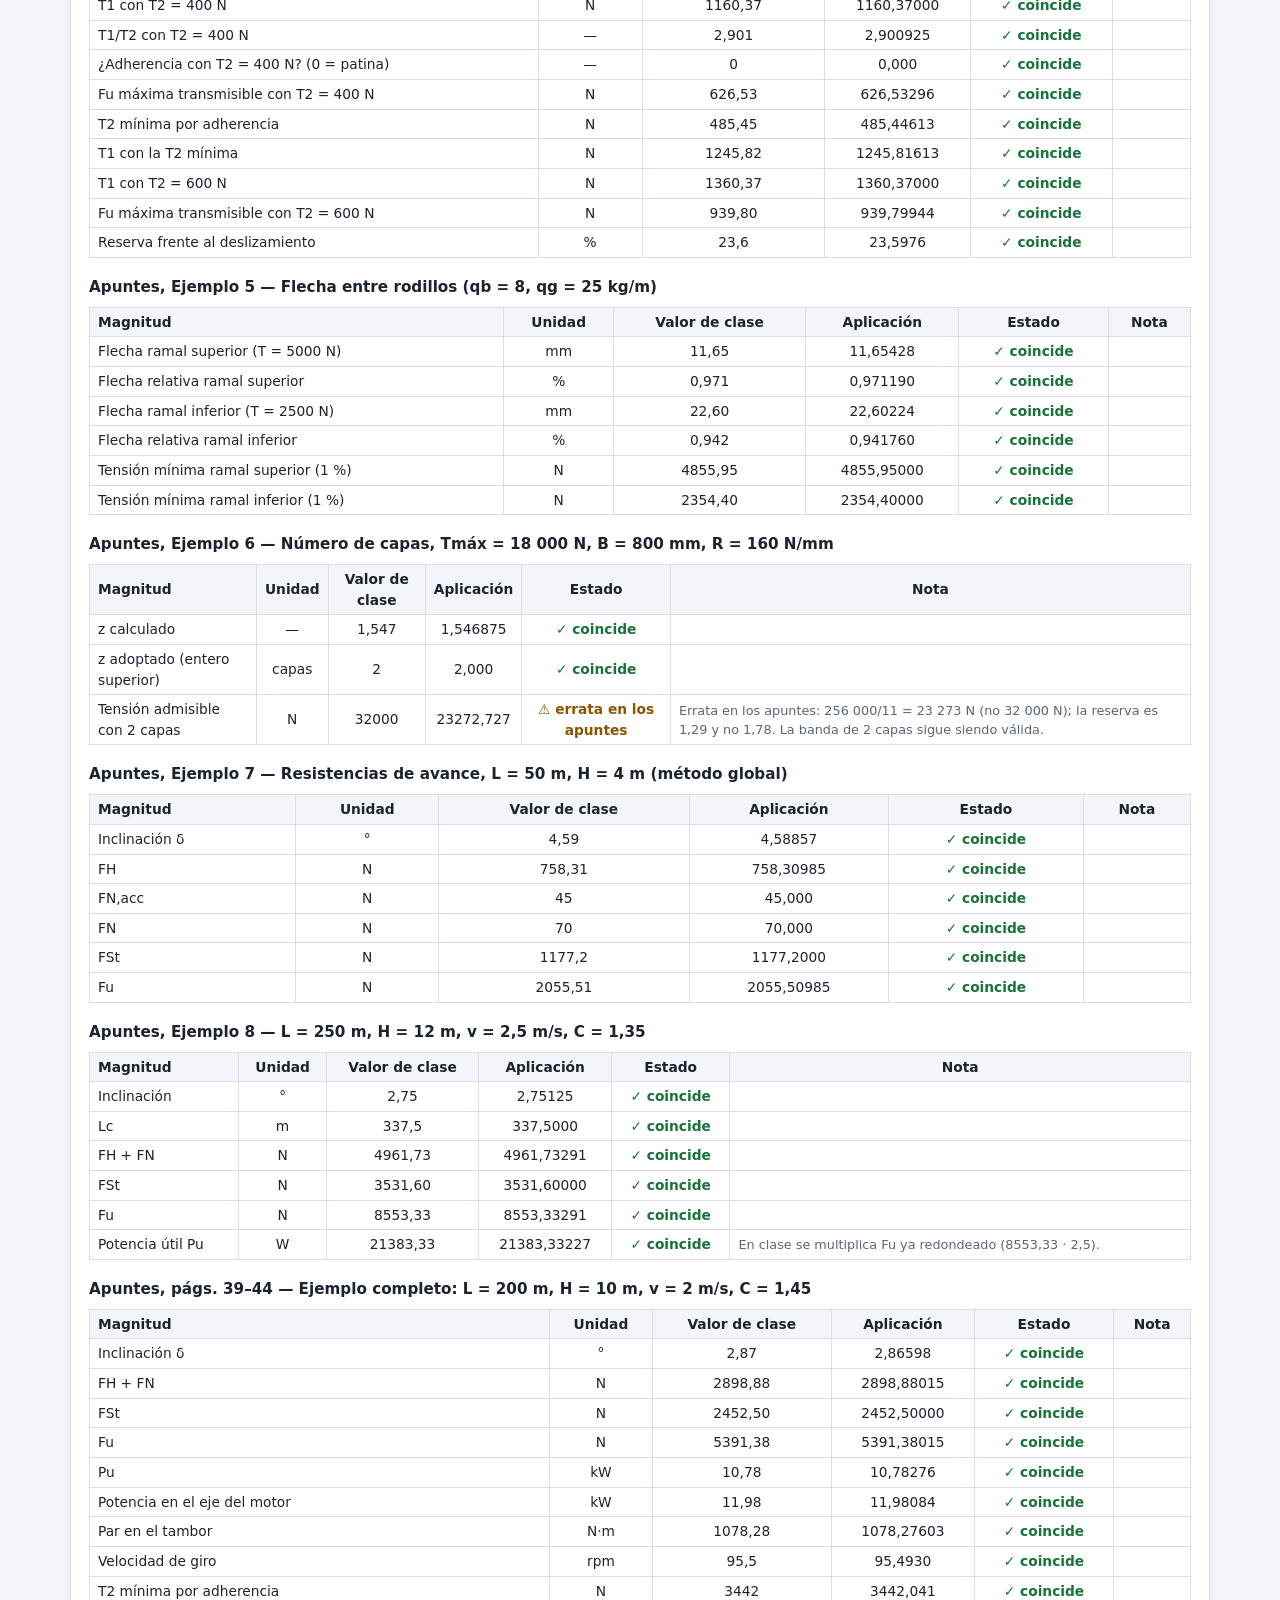
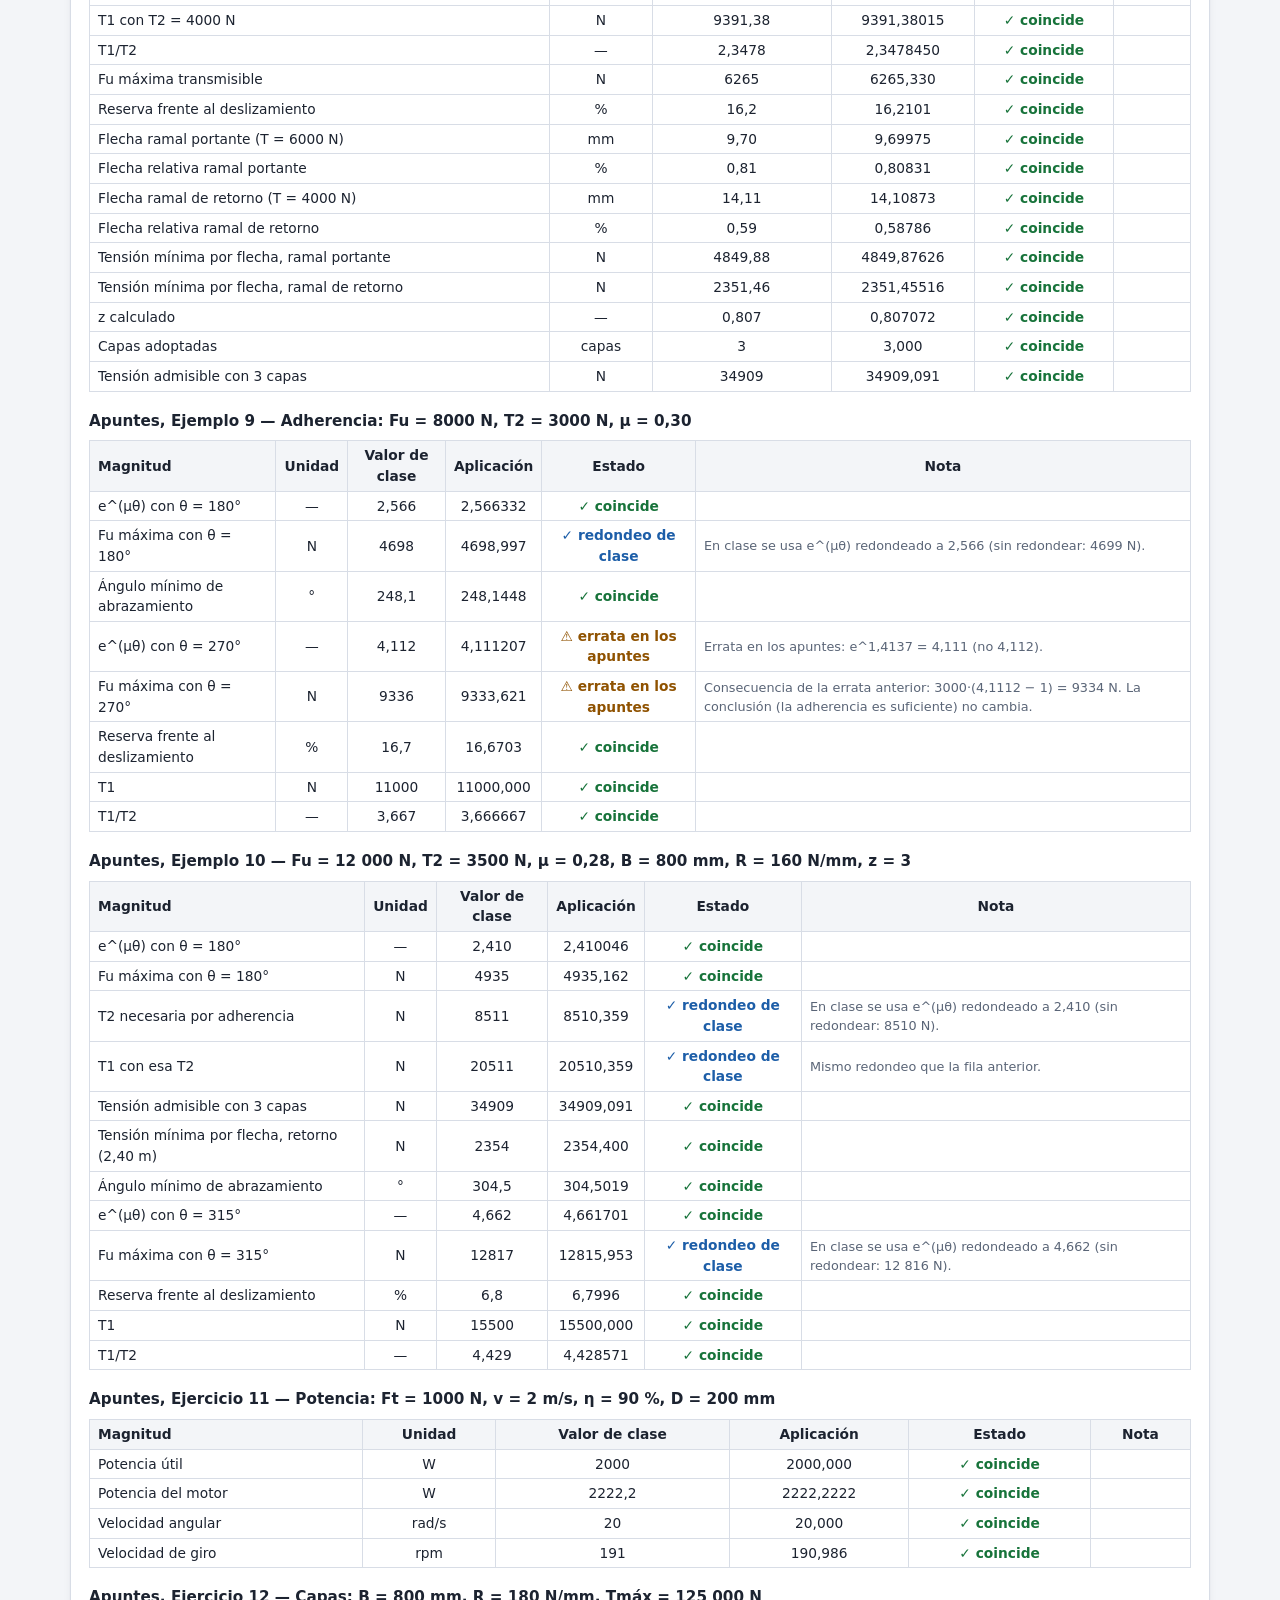
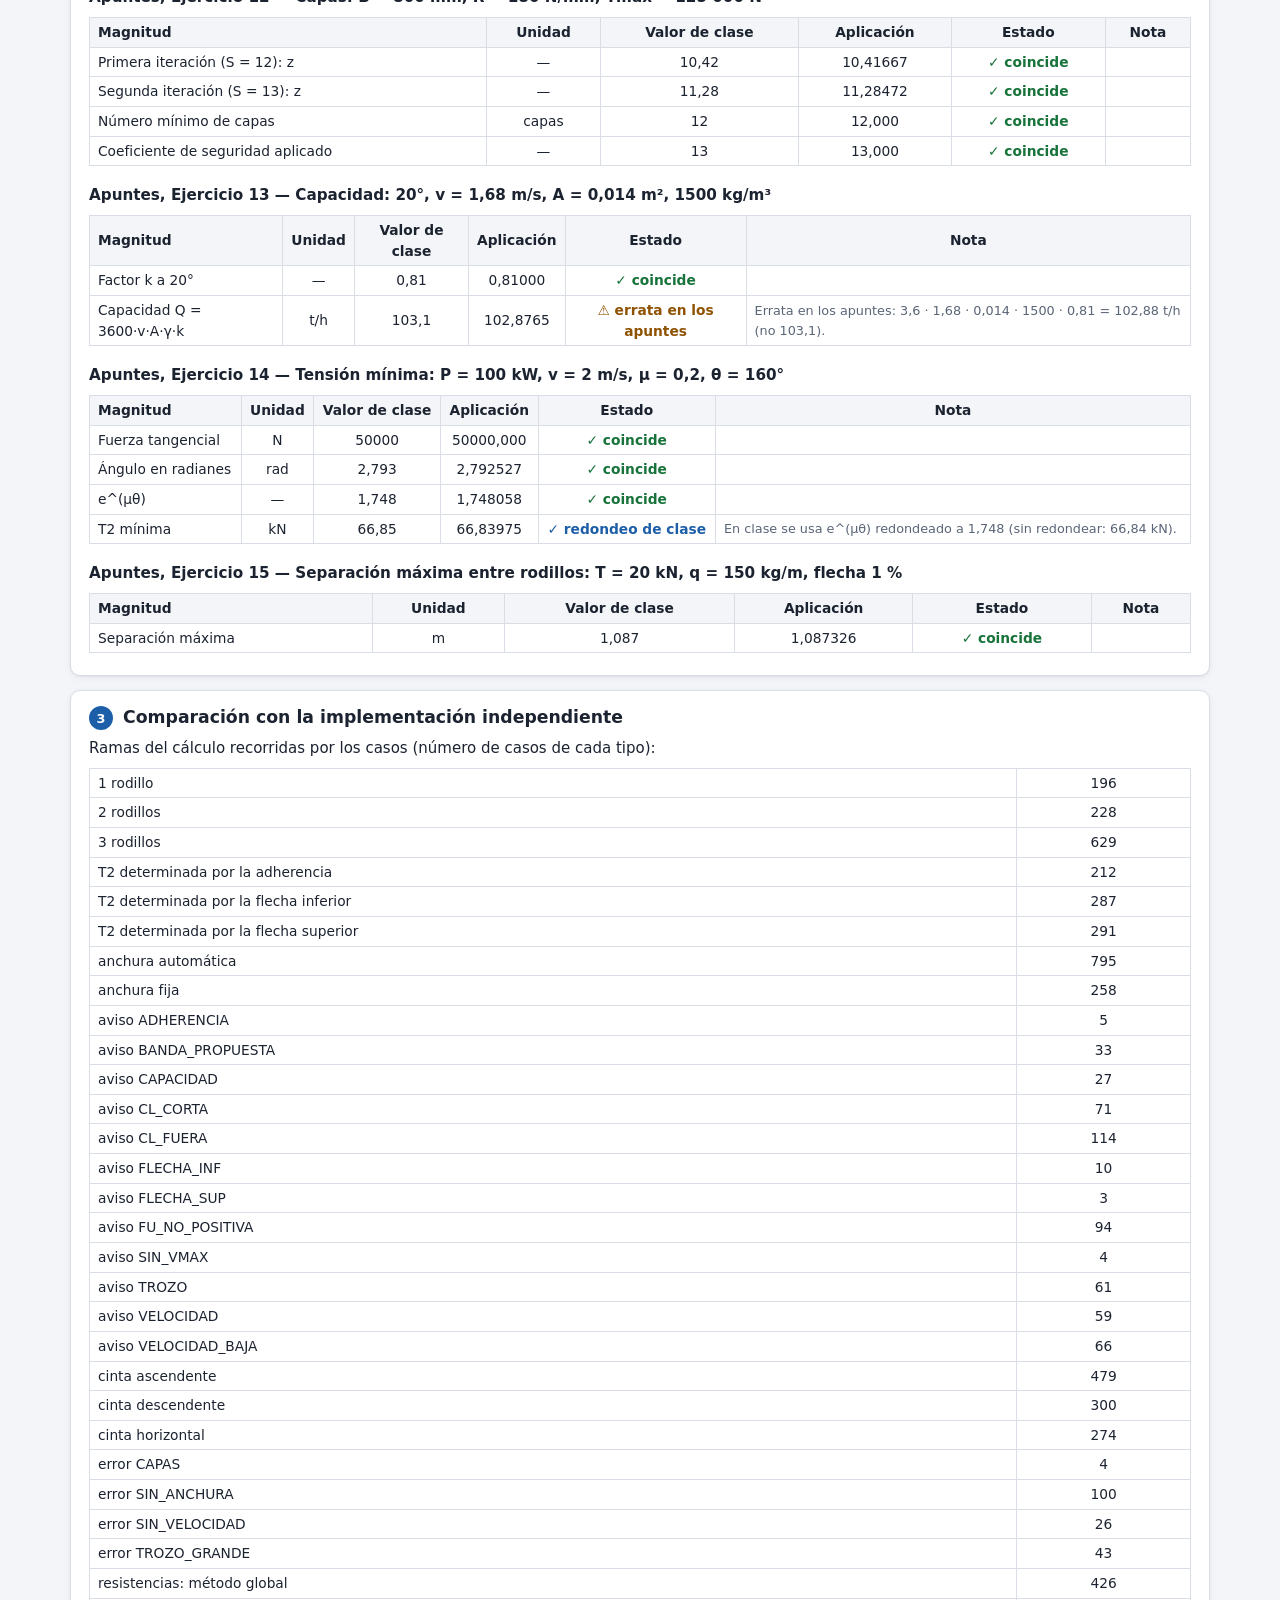
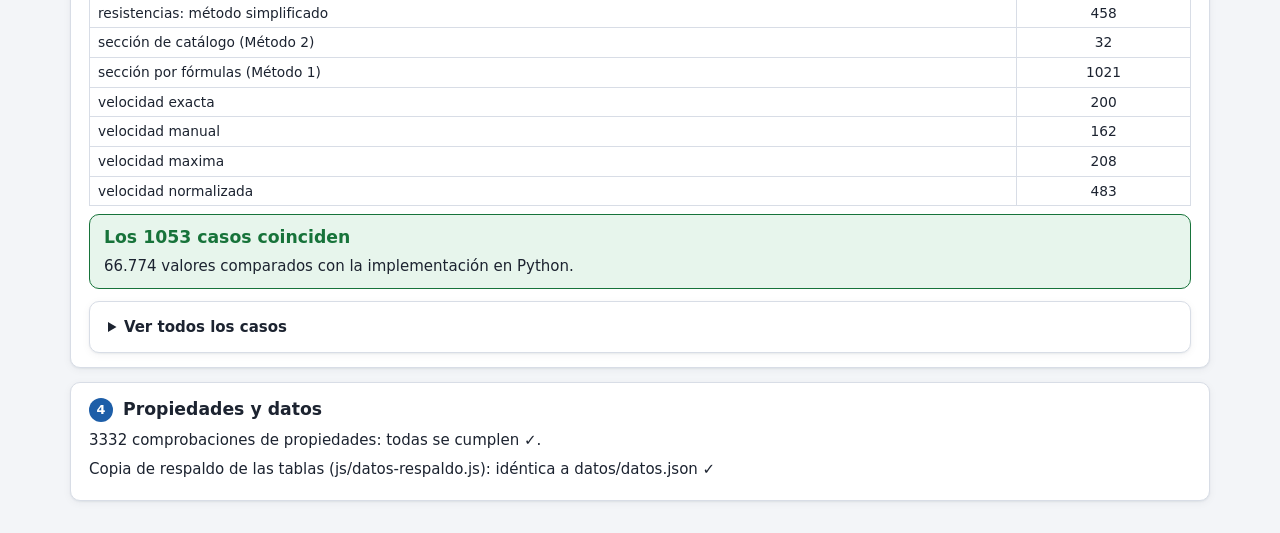
==== commit 9d145e77: "Corrige los niveles de los títulos de la página de pruebas El validador del W3C señalaba un salto de" ====
--- a/pruebas/pruebas.html
+++ b/pruebas/pruebas.html
@@ -15,6 +15,7 @@
     td.estado-fallo { color: var(--error); font-weight: 700; }
     td.nota-fila { text-align: left; color: var(--suave); font-size: 0.8rem; }
     .paso table td:first-child, .paso table th:first-child { text-align: left; }
+    .paso h3.grupo { display: block; font-size: 0.95rem; margin: 18px 0 2px; }
   </style>
 </head>
 <body>
@@ -28,30 +29,30 @@
     </div>
   </header>
   <main class="principal">
-    <div id="estadoGeneral" class="mensaje mensaje-aviso"><h3>Ejecutando pruebas…</h3></div>
+    <div id="estadoGeneral" class="mensaje mensaje-aviso"><h2>Ejecutando pruebas…</h2></div>
     <div id="cifras" class="cifras"></div>
 
     <section class="paso">
-      <h3><span class="paso-num">1</span><span>Cómo se comprueba</span></h3>
+      <h2><span class="paso-num">1</span><span>Cómo se comprueba</span></h2>
       <p><strong>Ejemplos de clase.</strong> Se repiten con la aplicación los ejemplos resueltos en las Indicaciones y en los Apuntes y se compara cada valor publicado. Un valor coincide si la diferencia es menor que media unidad de la última cifra publicada.</p>
       <p><strong>Implementación independiente.</strong> El archivo <code>referencia.py</code> resuelve el mismo problema en Python, escrito por separado a partir de las fórmulas. Con él se han calculado los resultados esperados de casos límite (bordes de las tablas, todas las opciones y todos los errores) y de 1000 casos aleatorios. Aquí se comparan, uno a uno, todos los valores intermedios y finales con una tolerancia relativa de 10<sup>−9</sup>.</p>
       <p><strong>Propiedades.</strong> Además se comprueba en cada caso que T1 − T2 = Fu, que la tensión admisible de la banda es mayor que T1, que la anchura automática es la menor válida, etc.</p>
     </section>
 
     <section class="paso">
-      <h3><span class="paso-num">2</span><span>Ejemplos resueltos en clase</span></h3>
+      <h2><span class="paso-num">2</span><span>Ejemplos resueltos en clase</span></h2>
       <div id="clase"></div>
     </section>
 
     <section class="paso">
-      <h3><span class="paso-num">3</span><span>Comparación con la implementación independiente</span></h3>
+      <h2><span class="paso-num">3</span><span>Comparación con la implementación independiente</span></h2>
       <div id="cobertura"></div>
       <div id="fallosCasos"></div>
       <details class="tablas"><summary>Ver todos los casos</summary><div id="listaCasos"></div></details>
     </section>
 
     <section class="paso">
-      <h3><span class="paso-num">4</span><span>Propiedades y datos</span></h3>
+      <h2><span class="paso-num">4</span><span>Propiedades y datos</span></h2>
       <div id="propiedades"></div>
     </section>
   </main>
@@ -92,7 +93,7 @@
       var nombresEstado = { ok: '✓ coincide', redondeo: '✓ redondeo de clase', errata: '⚠ errata en los apuntes', fallo: '✗ FALLO' };
       var h = '<p>Estados: <strong>coincide</strong> (igual hasta la última cifra publicada) · <strong>redondeo de clase</strong> (la resolución de clase redondeó un valor intermedio; se explica en la nota) · <strong>errata</strong> (el valor de los apuntes tiene un error de cálculo; la aplicación da el valor correcto, comprobado con un cálculo directo).</p>';
       grupos.forEach(function (gr) {
-        h += '<h4>' + esc(gr.fuente) + ' — ' + esc(gr.titulo) + '</h4><div class="tabla-scroll"><table><thead><tr><th>Magnitud</th><th>Unidad</th><th>Valor de clase</th><th>Aplicación</th><th>Estado</th><th>Nota</th></tr></thead><tbody>';
+        h += '<h3 class="grupo">' + esc(gr.fuente) + ' — ' + esc(gr.titulo) + '</h3><div class="tabla-scroll"><table><thead><tr><th>Magnitud</th><th>Unidad</th><th>Valor de clase</th><th>Aplicación</th><th>Estado</th><th>Nota</th></tr></thead><tbody>';
         gr.filas.forEach(function (f) {
           h += '<tr><td class="izq">' + esc(f.magnitud) + '</td><td>' + esc(f.unidad) + '</td><td>' + num(f.clase, f.decimales) + '</td><td>' +
             num(f.app, Math.min(f.decimales + 3, 8)) + '</td><td class="estado-' + f.estado + '">' + nombresEstado[f.estado] + '</td><td class="nota-fila">' + esc(f.nota || '') + '</td></tr>';
@@ -128,10 +129,10 @@
       $('cobertura').innerHTML = '<p>Ramas del cálculo recorridas por los casos (número de casos de cada tipo):</p><div class="tabla-scroll"><table><tbody>' +
         claves.map(function (c) { return '<tr><td class="izq">' + esc(c) + '</td><td>' + cob[c] + '</td></tr>'; }).join('') + '</tbody></table></div>';
       $('fallosCasos').innerHTML = fallos.length
-        ? '<div class="mensaje mensaje-error"><h3>' + fallos.length + ' casos no coinciden</h3><ul>' + fallos.slice(0, 20).map(function (f) {
+        ? '<div class="mensaje mensaje-error"><h2>' + fallos.length + ' casos no coinciden</h2><ul>' + fallos.slice(0, 20).map(function (f) {
             return '<li>' + f.caso.id + ': ' + f.r.diferencias.slice(0, 4).map(function (x) { return esc(x.campo + ' app=' + x.app + ' esperado=' + x.esperado); }).join('; ') + '</li>';
           }).join('') + '</ul></div>'
-        : '<div class="mensaje mensaje-ok"><h3>Los ' + CASOS_PRUEBA.length + ' casos coinciden</h3>' + valores.toLocaleString('es-ES') + ' valores comparados con la implementación en Python.</div>';
+        : '<div class="mensaje mensaje-ok"><h2>Los ' + CASOS_PRUEBA.length + ' casos coinciden</h2>' + valores.toLocaleString('es-ES') + ' valores comparados con la implementación en Python.</div>';
       $('listaCasos').innerHTML = '<div class="tabla-scroll"><table><thead><tr><th>Id</th><th>Caso</th><th>B (mm)</th><th>v (m/s)</th><th>Q (t/h)</th><th>P motor (kW)</th><th>T1 (N)</th><th>Capas</th><th>Error esperado</th><th>OK</th></tr></thead><tbody>' +
         filas.join('') + '</tbody></table></div>';
 
@@ -156,7 +157,7 @@
       /* Resumen */
       var todoBien = fallos.length === 0 && rc.fallo === 0 && malProp.length === 0 && respaldoOK !== false;
       $('estadoGeneral').className = 'mensaje ' + (todoBien ? 'mensaje-ok' : 'mensaje-error');
-      $('estadoGeneral').innerHTML = '<h3>' + (todoBien ? 'Todas las pruebas superadas' : 'Hay pruebas que fallan') + '</h3>Tiempo de ejecución: ' +
+      $('estadoGeneral').innerHTML = '<h2>' + (todoBien ? 'Todas las pruebas superadas' : 'Hay pruebas que fallan') + '</h2>Tiempo de ejecución: ' +
         Math.round(performance.now() - t0) + ' ms.';
       $('cifras').innerHTML =
         tarjeta('Ejemplos de clase', rc.total - rc.fallo + ' / ' + rc.total, rc.ok + ' coinciden · ' + rc.redondeo + ' redondeo de clase · ' + rc.errata + ' erratas de los apuntes', rc.fallo === 0) +
--- a/css/estilos.css
+++ b/css/estilos.css
@@ -137,14 +137,14 @@
 
 /* ------------------------------------------------------------ mensajes */
 .mensaje { border-radius: var(--radio); padding: 10px 14px; margin: 0 0 12px; border: 1px solid; }
-.mensaje h3 { margin: 0 0 4px; font-size: 0.95rem; }
+.mensaje h2, .mensaje h3 { margin: 0 0 4px; font-size: 0.95rem; }
 .mensaje ul { margin: 4px 0 0; padding-left: 20px; }
 .mensaje-error { background: var(--error-fondo); border-color: var(--error); color: var(--texto); }
-.mensaje-error h3 { color: var(--error); }
+.mensaje-error h2, .mensaje-error h3 { color: var(--error); }
 .mensaje-aviso { background: var(--aviso-fondo); border-color: var(--aviso); }
-.mensaje-aviso h3 { color: var(--aviso); }
+.mensaje-aviso h2, .mensaje-aviso h3 { color: var(--aviso); }
 .mensaje-ok { background: var(--ok-fondo); border-color: var(--ok); }
-.mensaje-ok h3 { color: var(--ok); }
+.mensaje-ok h2, .mensaje-ok h3 { color: var(--ok); }
 
 /* ------------------------------------------------------------- resumen */
 .resumen { display: grid; grid-template-columns: repeat(auto-fill, minmax(190px, 1fr)); gap: 12px; margin-bottom: 14px; }
@@ -160,7 +160,7 @@
 
 /* --------------------------------------------------------------- pasos */
 .paso { background: var(--tarjeta); border: 1px solid var(--borde); border-radius: var(--radio); box-shadow: var(--sombra); padding: 14px 18px; margin: 0 0 14px; scroll-margin-top: 12px; }
-.paso h3 { margin: 0 0 4px; font-size: 1.08rem; display: flex; align-items: center; gap: 10px; }
+.paso h2, .paso h3 { margin: 0 0 4px; font-size: 1.08rem; display: flex; align-items: center; gap: 10px; }
 .fuente { font-size: 0.78rem; color: var(--suave); margin: 0 0 10px; }
 .paso p { margin: 6px 0; }
 .calc { display: grid; grid-template-columns: minmax(150px, 230px) minmax(0, 1fr); gap: 4px 16px; padding: 7px 0; border-top: 1px dashed var(--borde); align-items: baseline; }
